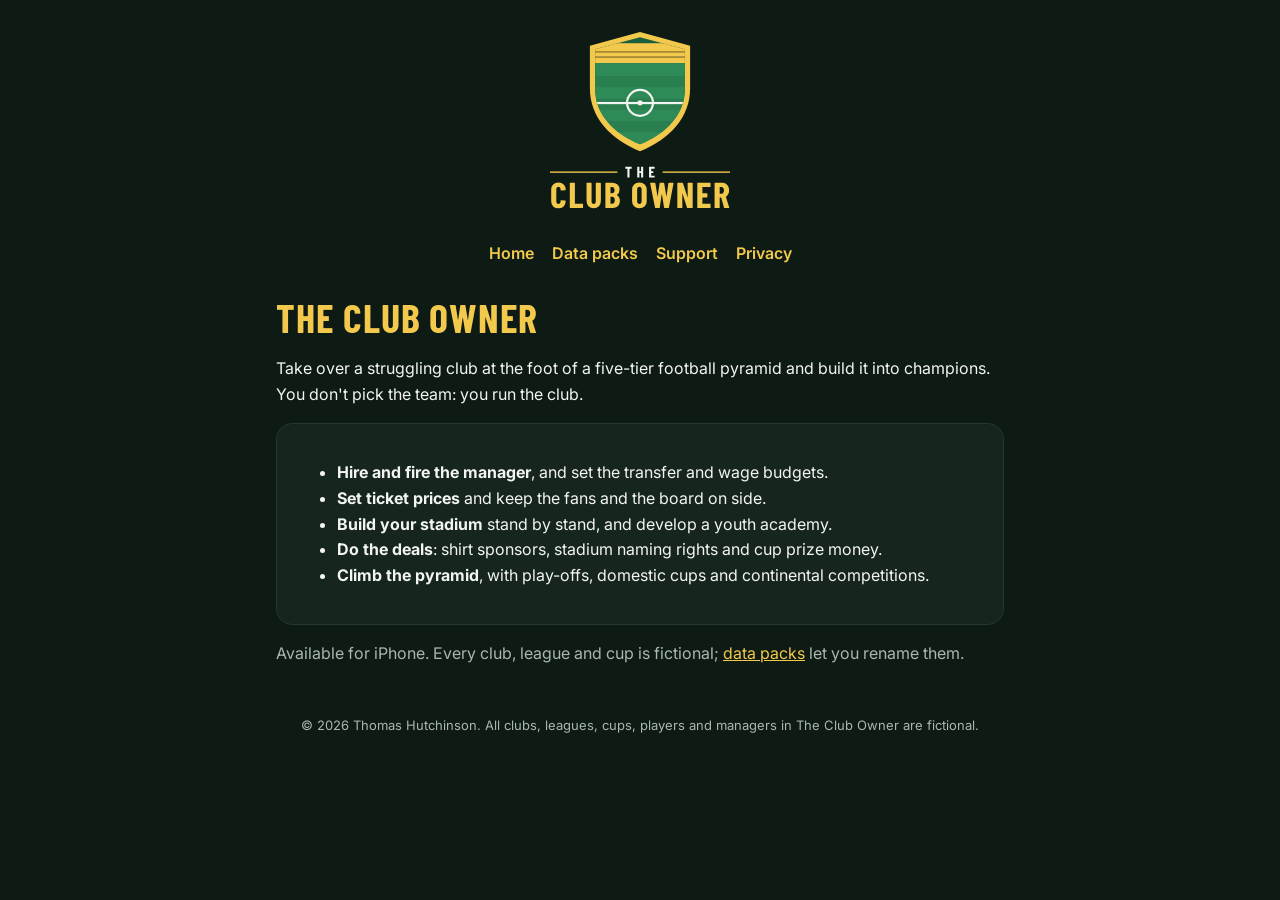
==== index.html @ cfa97579 "The Club Owner website: home, privacy policy, support and data packs" ====
<!doctype html>
<html lang="en-GB">
<head>
<meta charset="utf-8">
<meta name="viewport" content="width=device-width,initial-scale=1">
<title>The Club Owner</title>
<meta name="description" content="A football club owner game for iPhone. Take over a club at the foot of the pyramid and build it into champions.">
<link rel="icon" href="logo.svg">
<link rel="preconnect" href="https://fonts.googleapis.com">
<link href="https://fonts.googleapis.com/css2?family=Barlow+Condensed:wght@700&family=Inter:wght@400;600&display=swap" rel="stylesheet">
<link rel="stylesheet" href="style.css">
</head>
<body><main>
<header><a href="index.html"><img src="logo.svg" alt="The Club Owner"></a></header>
<nav><a href="index.html">Home</a><a href="data-packs.html">Data packs</a><a href="support.html">Support</a><a href="privacy.html">Privacy</a></nav>

<h1>The Club Owner</h1>
<p>Take over a struggling club at the foot of a five-tier football pyramid and build it into champions. You don't pick the team: you run the club.</p>
<div class="card">
<ul>
<li><strong>Hire and fire the manager</strong>, and set the transfer and wage budgets.</li>
<li><strong>Set ticket prices</strong> and keep the fans and the board on side.</li>
<li><strong>Build your stadium</strong> stand by stand, and develop a youth academy.</li>
<li><strong>Do the deals</strong>: shirt sponsors, stadium naming rights and cup prize money.</li>
<li><strong>Climb the pyramid</strong>, with play-offs, domestic cups and continental competitions.</li>
</ul>
</div>
<p class="muted">Available for iPhone. Every club, league and cup is fictional; <a href="data-packs.html">data packs</a> let you rename them.</p>
<footer>© 2026 Thomas Hutchinson. All clubs, leagues, cups, players and managers in The Club Owner are fictional.</footer>
</main></body></html>
---- style.css ----
:root{--pitch:#0E1A14;--card:#16261D;--stroke:#24382C;--text:#F3F5F1;--muted:#A9B8AE;--gold:#F2C94C;--green:#2E8B57}
*{box-sizing:border-box}
body{margin:0;background:var(--pitch);color:var(--text);font:16px/1.6 Inter,system-ui,-apple-system,"Segoe UI",sans-serif}
main{max-width:760px;margin:0 auto;padding:32px 16px 64px}
header{text-align:center;margin-bottom:24px}
header img{width:180px;height:auto}
nav{display:flex;flex-wrap:wrap;gap:8px 18px;justify-content:center;margin:12px 0 28px}
nav a{color:var(--gold);text-decoration:none;font-weight:600}
h1,h2{font-family:"Barlow Condensed",Inter,sans-serif;letter-spacing:.02em;text-transform:uppercase;line-height:1.15}
h1{font-size:40px;margin:0 0 8px;color:var(--gold)}
h2{font-size:26px;margin:32px 0 8px}
p,li{color:var(--text)}
.muted{color:var(--muted)}
a{color:var(--gold)}
.card{background:var(--card);border:1px solid var(--stroke);border-radius:16px;padding:20px;margin:16px 0}
code,pre{font-family:ui-monospace,Menlo,monospace;font-size:14px}
pre{background:#0A130E;border:1px solid var(--stroke);border-radius:12px;padding:14px;overflow-x:auto}
table{width:100%;border-collapse:collapse;font-size:14px}
th,td{border-bottom:1px solid var(--stroke);padding:8px 6px;text-align:left;vertical-align:top}
.btn{display:inline-block;background:var(--gold);color:#14110A;font-weight:700;padding:12px 18px;border-radius:12px;text-decoration:none}
footer{margin-top:48px;text-align:center;font-size:13px;color:var(--muted)}
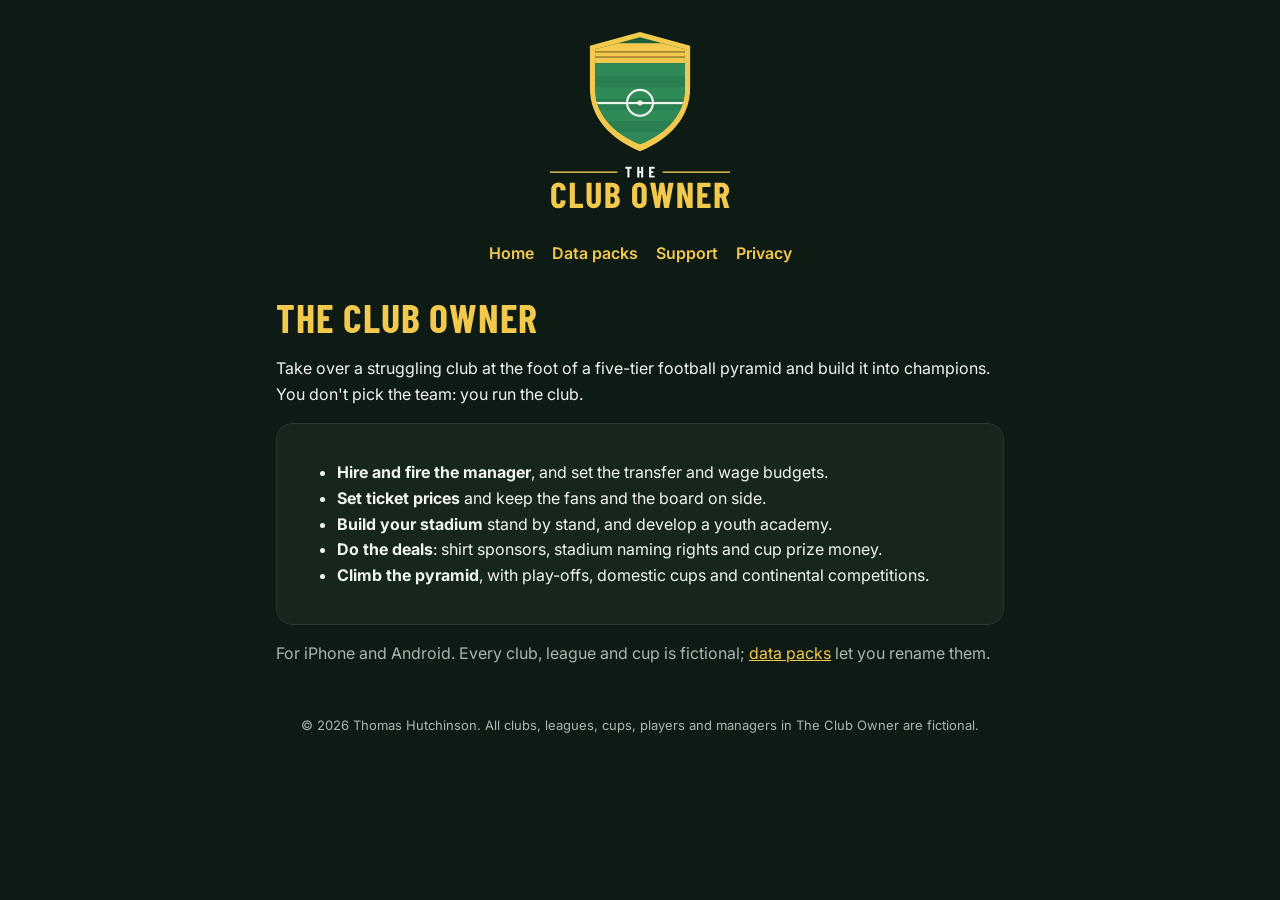
==== commit 046d191e: "Cover Android and Google Play: privacy policy, support and data packs pages" ====
--- a/index.html
+++ b/index.html
@@ -4,7 +4,7 @@
 <meta charset="utf-8">
 <meta name="viewport" content="width=device-width,initial-scale=1">
 <title>The Club Owner</title>
-<meta name="description" content="A football club owner game for iPhone. Take over a club at the foot of the pyramid and build it into champions.">
+<meta name="description" content="A football club owner game for iPhone and Android. Take over a club at the foot of the pyramid and build it into champions.">
 <link rel="icon" href="logo.svg">
 <link rel="preconnect" href="https://fonts.googleapis.com">
 <link href="https://fonts.googleapis.com/css2?family=Barlow+Condensed:wght@700&family=Inter:wght@400;600&display=swap" rel="stylesheet">
@@ -25,6 +25,6 @@
 <li><strong>Climb the pyramid</strong>, with play-offs, domestic cups and continental competitions.</li>
 </ul>
 </div>
-<p class="muted">Available for iPhone. Every club, league and cup is fictional; <a href="data-packs.html">data packs</a> let you rename them.</p>
+<p class="muted">For iPhone and Android. Every club, league and cup is fictional; <a href="data-packs.html">data packs</a> let you rename them.</p>
 <footer>© 2026 Thomas Hutchinson. All clubs, leagues, cups, players and managers in The Club Owner are fictional.</footer>
 </main></body></html>
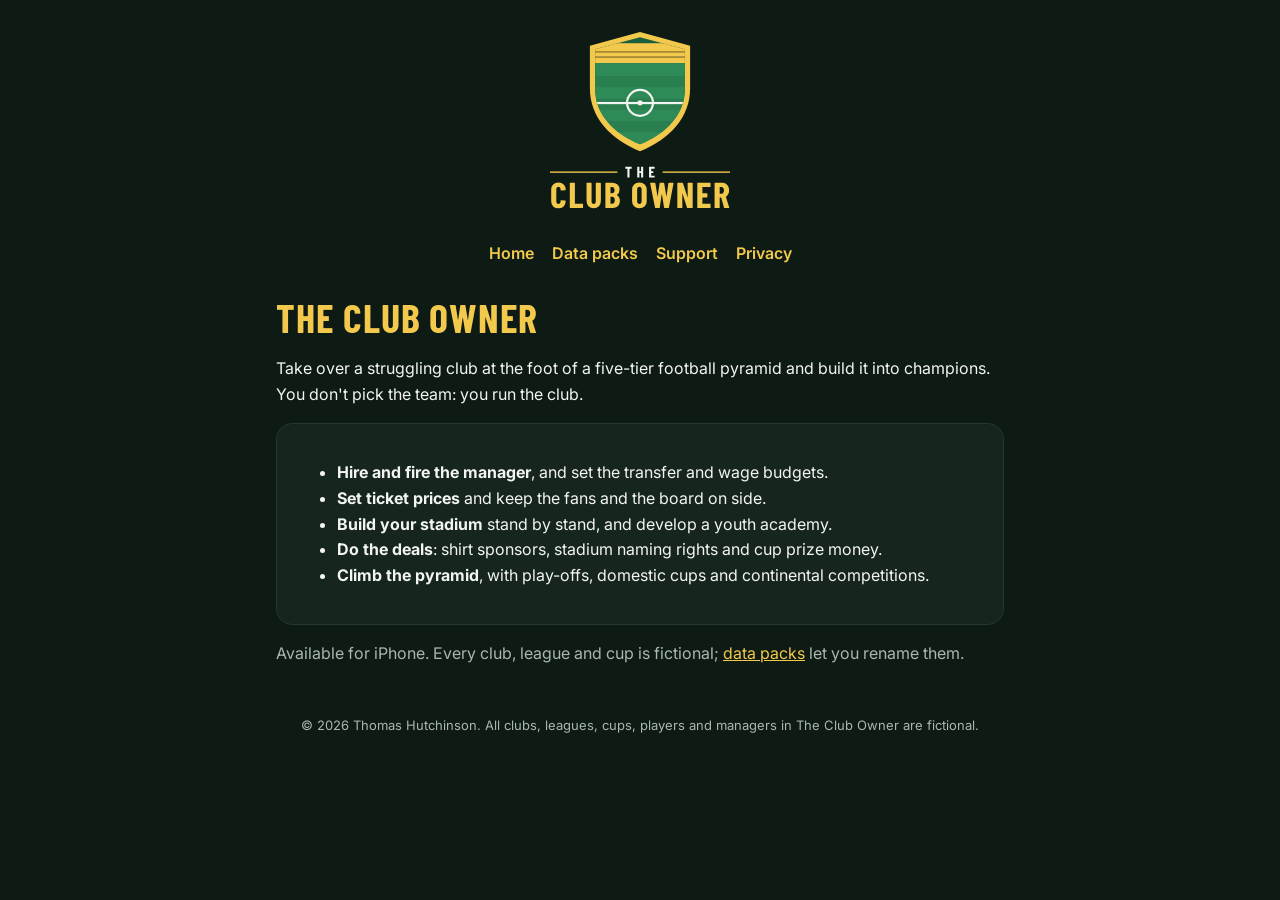
==== commit 432c06cd: "Revert "Cover Android and Google Play: privacy policy, support and data packs pages" This reverts co" ====
--- a/index.html
+++ b/index.html
@@ -4,7 +4,7 @@
 <meta charset="utf-8">
 <meta name="viewport" content="width=device-width,initial-scale=1">
 <title>The Club Owner</title>
-<meta name="description" content="A football club owner game for iPhone and Android. Take over a club at the foot of the pyramid and build it into champions.">
+<meta name="description" content="A football club owner game for iPhone. Take over a club at the foot of the pyramid and build it into champions.">
 <link rel="icon" href="logo.svg">
 <link rel="preconnect" href="https://fonts.googleapis.com">
 <link href="https://fonts.googleapis.com/css2?family=Barlow+Condensed:wght@700&family=Inter:wght@400;600&display=swap" rel="stylesheet">
@@ -25,6 +25,6 @@
 <li><strong>Climb the pyramid</strong>, with play-offs, domestic cups and continental competitions.</li>
 </ul>
 </div>
-<p class="muted">For iPhone and Android. Every club, league and cup is fictional; <a href="data-packs.html">data packs</a> let you rename them.</p>
+<p class="muted">Available for iPhone. Every club, league and cup is fictional; <a href="data-packs.html">data packs</a> let you rename them.</p>
 <footer>© 2026 Thomas Hutchinson. All clubs, leagues, cups, players and managers in The Club Owner are fictional.</footer>
 </main></body></html>
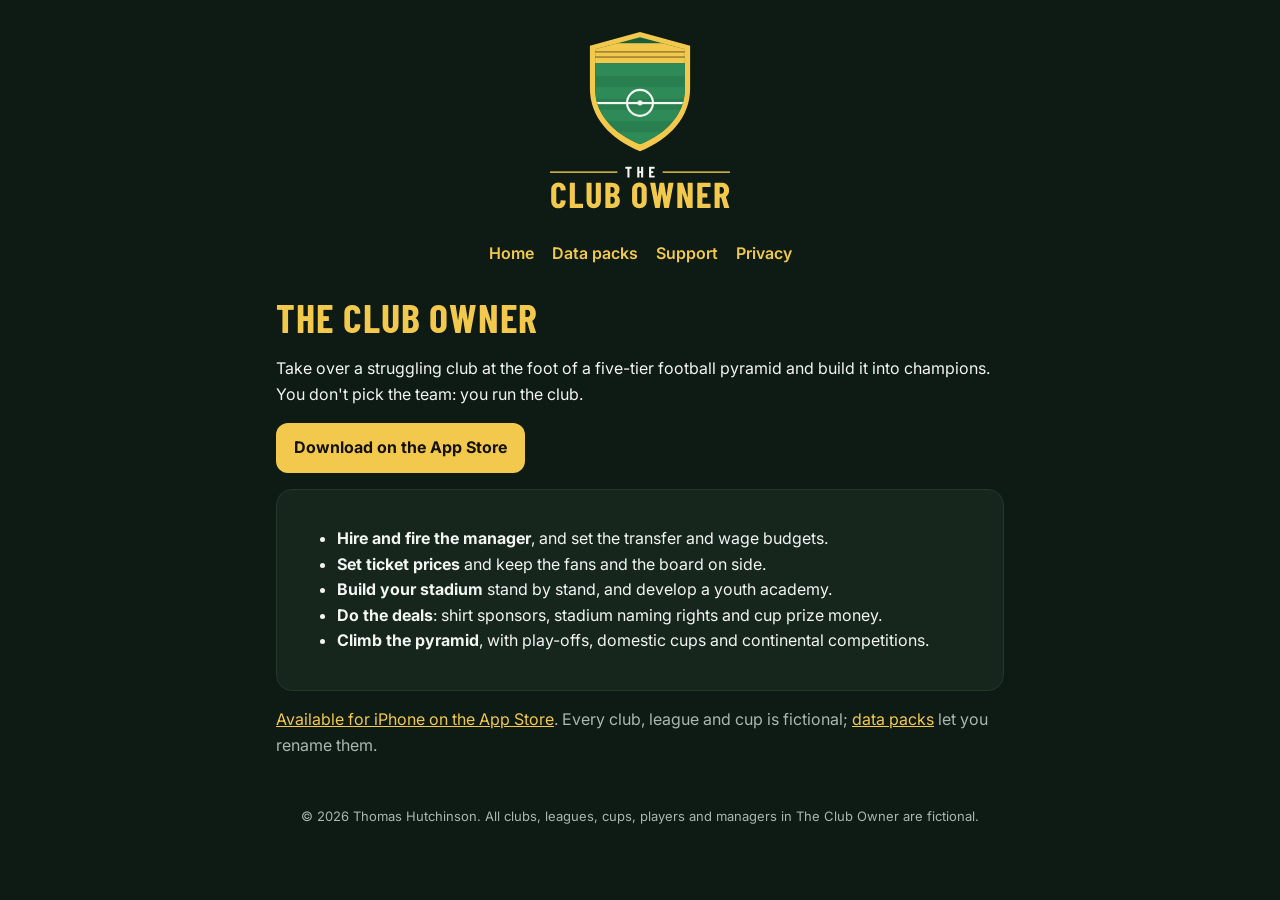
==== commit f618fc2f: "Home page: App Store download link" ====
--- a/index.html
+++ b/index.html
@@ -16,6 +16,7 @@
 
 <h1>The Club Owner</h1>
 <p>Take over a struggling club at the foot of a five-tier football pyramid and build it into champions. You don't pick the team: you run the club.</p>
+<p><a class="btn" href="https://apps.apple.com/gb/app/the-club-owner/id6832031037">Download on the App Store</a></p>
 <div class="card">
 <ul>
 <li><strong>Hire and fire the manager</strong>, and set the transfer and wage budgets.</li>
@@ -25,6 +26,6 @@
 <li><strong>Climb the pyramid</strong>, with play-offs, domestic cups and continental competitions.</li>
 </ul>
 </div>
-<p class="muted">Available for iPhone. Every club, league and cup is fictional; <a href="data-packs.html">data packs</a> let you rename them.</p>
+<p class="muted"><a href="https://apps.apple.com/gb/app/the-club-owner/id6832031037">Available for iPhone on the App Store</a>. Every club, league and cup is fictional; <a href="data-packs.html">data packs</a> let you rename them.</p>
 <footer>© 2026 Thomas Hutchinson. All clubs, leagues, cups, players and managers in The Club Owner are fictional.</footer>
 </main></body></html>
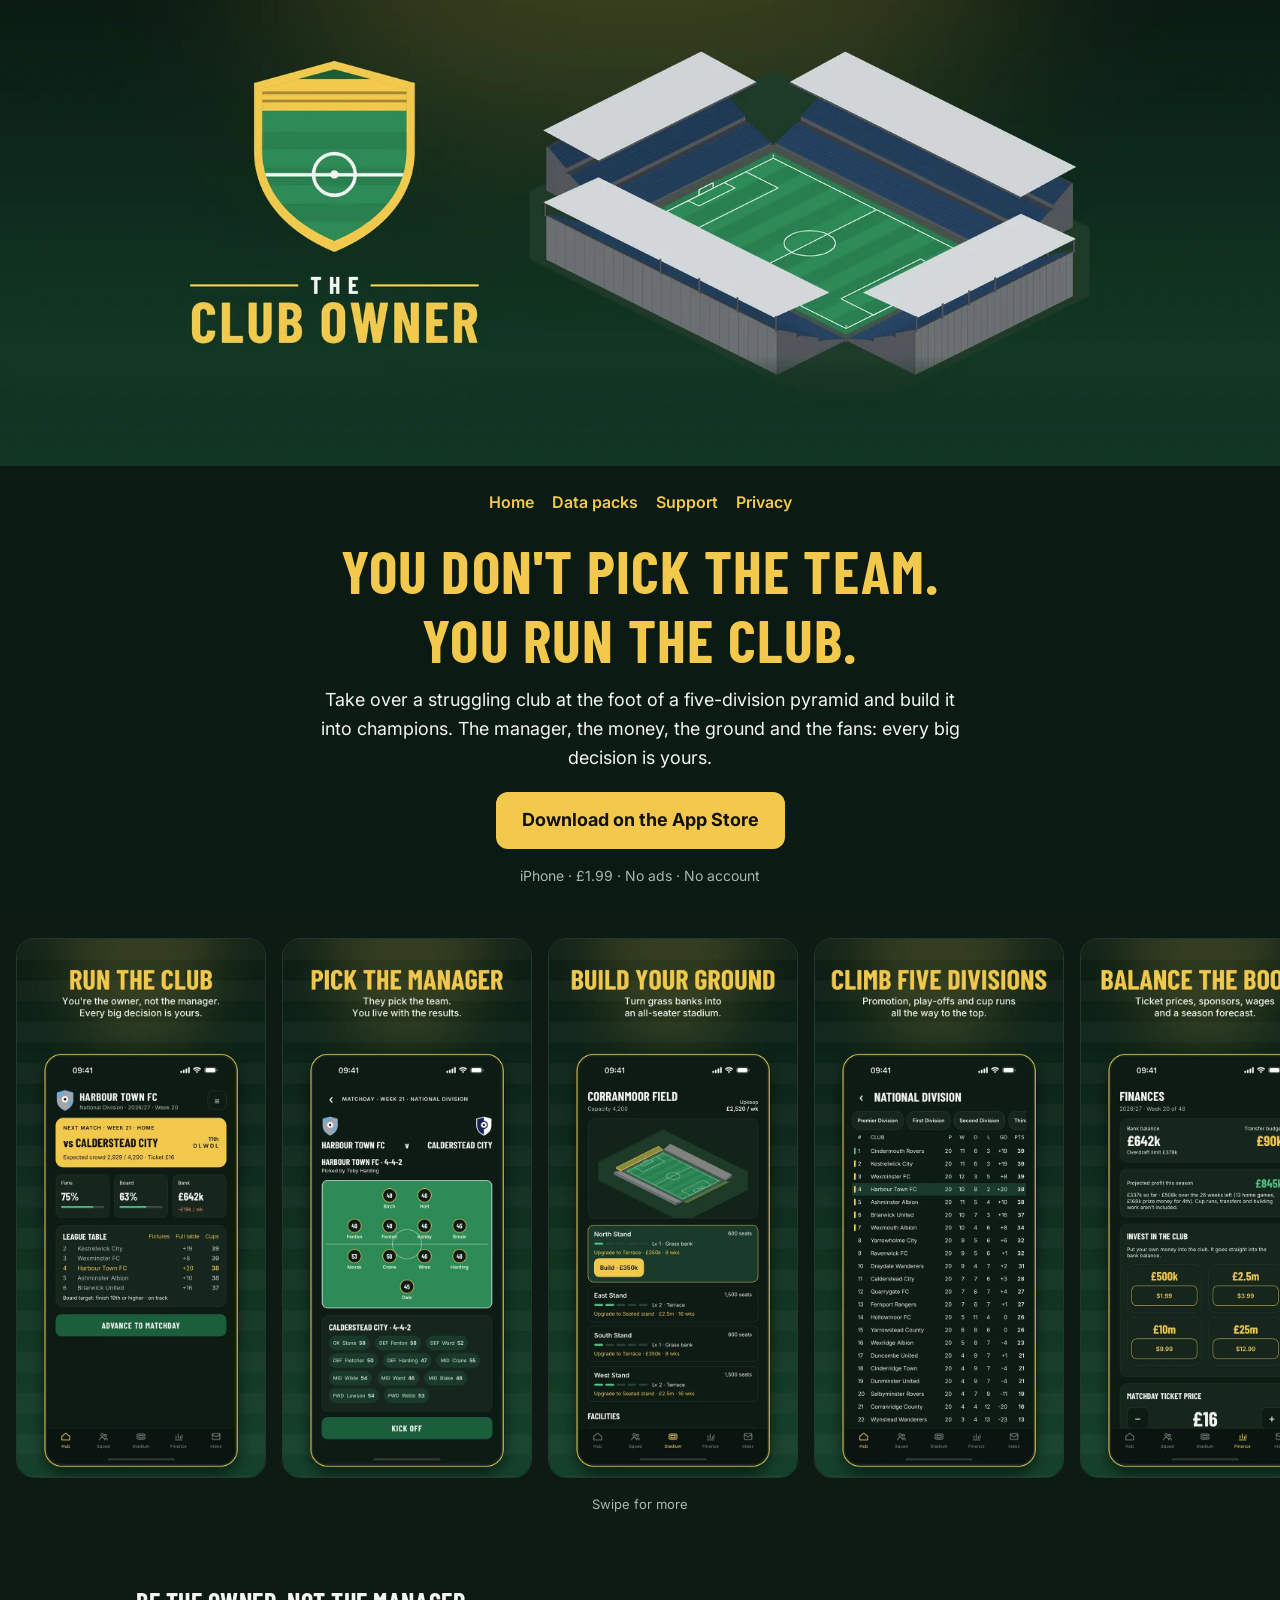
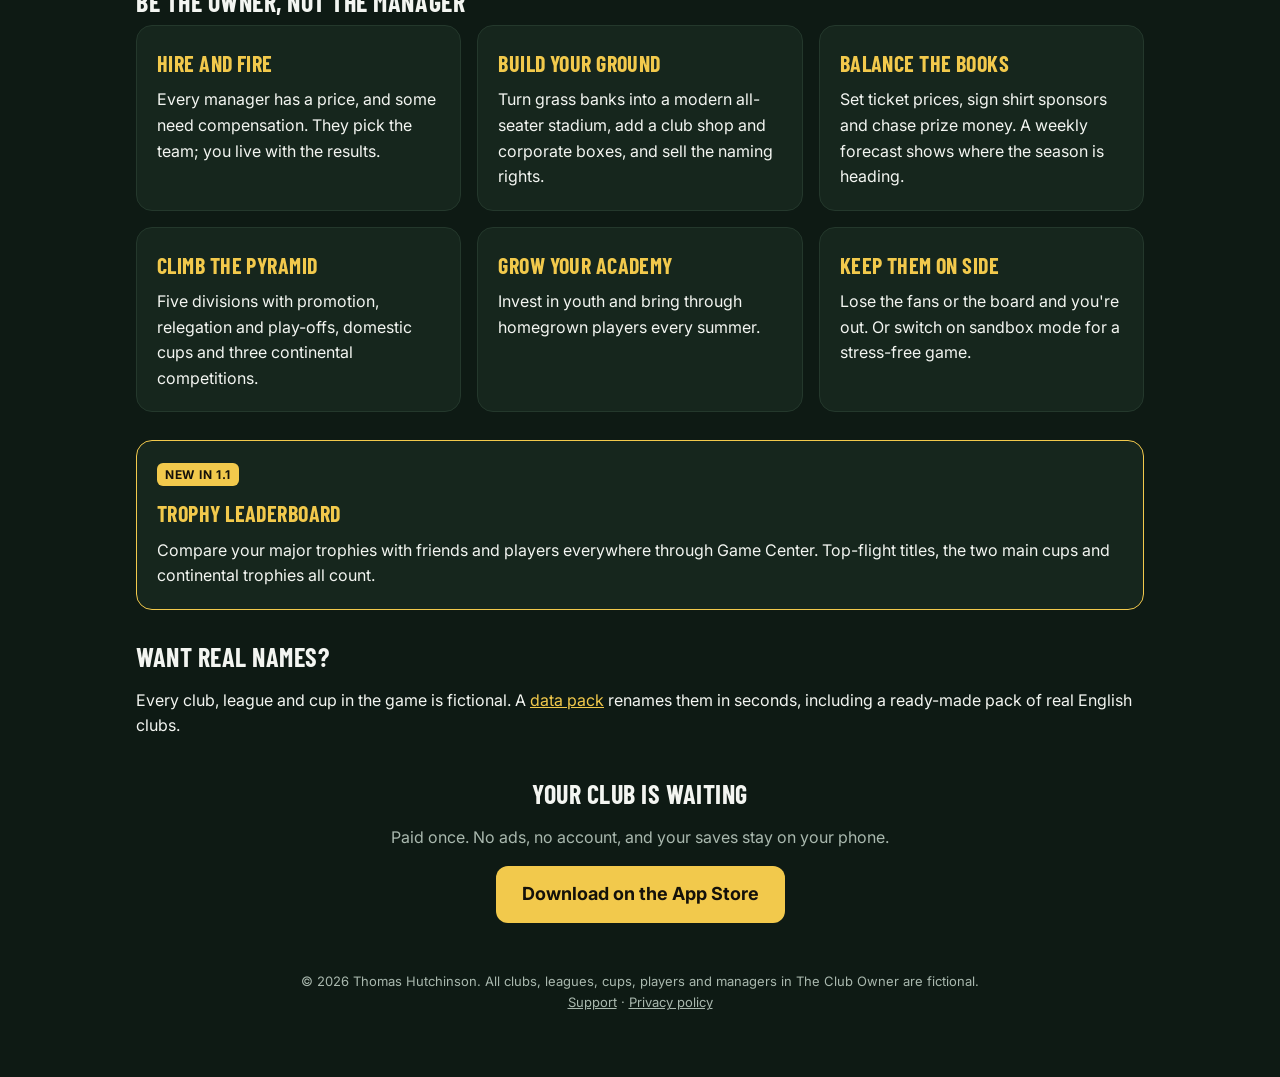
==== commit a1696d10: "Home page as a marketing page: hero, screenshots, features, leaderboard, App Store links" ====
--- a/index.html
+++ b/index.html
@@ -3,29 +3,73 @@
 <head>
 <meta charset="utf-8">
 <meta name="viewport" content="width=device-width,initial-scale=1">
-<title>The Club Owner</title>
-<meta name="description" content="A football club owner game for iPhone. Take over a club at the foot of the pyramid and build it into champions.">
+<title>The Club Owner – football club owner game for iPhone</title>
+<meta name="description" content="You don't pick the team. You run the club. Take over a struggling football club at the foot of a five-division pyramid and build it into champions. For iPhone.">
+<meta property="og:type" content="website">
+<meta property="og:title" content="The Club Owner">
+<meta property="og:description" content="You don't pick the team. You run the club. A football club owner game for iPhone.">
+<meta property="og:image" content="https://tomhutchinson02.github.io/theclubowner/img/og.jpg">
+<meta property="og:url" content="https://tomhutchinson02.github.io/theclubowner/">
+<meta name="twitter:card" content="summary_large_image">
+<meta name="apple-itunes-app" content="app-id=6832031037">
 <link rel="icon" href="logo.svg">
 <link rel="preconnect" href="https://fonts.googleapis.com">
 <link href="https://fonts.googleapis.com/css2?family=Barlow+Condensed:wght@700&family=Inter:wght@400;600&display=swap" rel="stylesheet">
 <link rel="stylesheet" href="style.css">
 </head>
-<body><main>
-<header><a href="index.html"><img src="logo.svg" alt="The Club Owner"></a></header>
-<nav><a href="index.html">Home</a><a href="data-packs.html">Data packs</a><a href="support.html">Support</a><a href="privacy.html">Privacy</a></nav>
+<body class="landing">
 
-<h1>The Club Owner</h1>
-<p>Take over a struggling club at the foot of a five-tier football pyramid and build it into champions. You don't pick the team: you run the club.</p>
-<p><a class="btn" href="https://apps.apple.com/gb/app/the-club-owner/id6832031037">Download on the App Store</a></p>
-<div class="card">
-<ul>
-<li><strong>Hire and fire the manager</strong>, and set the transfer and wage budgets.</li>
-<li><strong>Set ticket prices</strong> and keep the fans and the board on side.</li>
-<li><strong>Build your stadium</strong> stand by stand, and develop a youth academy.</li>
-<li><strong>Do the deals</strong>: shirt sponsors, stadium naming rights and cup prize money.</li>
-<li><strong>Climb the pyramid</strong>, with play-offs, domestic cups and continental competitions.</li>
-</ul>
-</div>
-<p class="muted"><a href="https://apps.apple.com/gb/app/the-club-owner/id6832031037">Available for iPhone on the App Store</a>. Every club, league and cup is fictional; <a href="data-packs.html">data packs</a> let you rename them.</p>
-<footer>© 2026 Thomas Hutchinson. All clubs, leagues, cups, players and managers in The Club Owner are fictional.</footer>
-</main></body></html>
+<section class="hero">
+  <img class="hero-art" src="img/hero.webp" alt="The Club Owner crest beside an all-seater stadium" width="1800" height="656">
+  <div class="hero-text">
+    <nav><a href="index.html">Home</a><a href="data-packs.html">Data packs</a><a href="support.html">Support</a><a href="privacy.html">Privacy</a></nav>
+    <h1>You don't pick the team.<br>You run the club.</h1>
+    <p class="lead">Take over a struggling club at the foot of a five-division pyramid and build it into champions. The manager, the money, the ground and the fans: every big decision is yours.</p>
+    <p class="cta"><a class="btn btn-big" href="https://apps.apple.com/gb/app/the-club-owner/id6832031037">Download on the App Store</a></p>
+    <p class="facts">iPhone · £1.99 · No ads · No account</p>
+  </div>
+</section>
+
+<section class="shots" aria-label="Screenshots">
+  <div class="strip">
+    <img src="img/1_hub.webp" alt="Run the club: the hub with next match, fans, board and bank balance" width="660" height="1434" loading="lazy">
+    <img src="img/2_matchday.webp" alt="Pick the manager: match day line-ups" width="660" height="1434" loading="lazy">
+    <img src="img/3_stadium.webp" alt="Build your ground: upgrading the stands" width="660" height="1434" loading="lazy">
+    <img src="img/4_table.webp" alt="Climb five divisions: the league table" width="660" height="1434" loading="lazy">
+    <img src="img/5_finance.webp" alt="Balance the books: finances and season forecast" width="660" height="1434" loading="lazy">
+    <img src="img/6_squad.webp" alt="Grow your academy: squad, manager and wage bill" width="660" height="1434" loading="lazy">
+  </div>
+  <p class="hint muted">Swipe for more</p>
+</section>
+
+<main>
+  <h2>Be the owner, not the manager</h2>
+  <div class="features">
+    <div class="card"><h3>Hire and fire</h3><p>Every manager has a price, and some need compensation. They pick the team; you live with the results.</p></div>
+    <div class="card"><h3>Build your ground</h3><p>Turn grass banks into a modern all-seater stadium, add a club shop and corporate boxes, and sell the naming rights.</p></div>
+    <div class="card"><h3>Balance the books</h3><p>Set ticket prices, sign shirt sponsors and chase prize money. A weekly forecast shows where the season is heading.</p></div>
+    <div class="card"><h3>Climb the pyramid</h3><p>Five divisions with promotion, relegation and play-offs, domestic cups and three continental competitions.</p></div>
+    <div class="card"><h3>Grow your academy</h3><p>Invest in youth and bring through homegrown players every summer.</p></div>
+    <div class="card"><h3>Keep them on side</h3><p>Lose the fans or the board and you're out. Or switch on sandbox mode for a stress-free game.</p></div>
+  </div>
+
+  <div class="card highlight">
+    <p class="tag">New in 1.1</p>
+    <h3>Trophy leaderboard</h3>
+    <p>Compare your major trophies with friends and players everywhere through Game Center. Top-flight titles, the two main cups and continental trophies all count.</p>
+  </div>
+
+  <h2>Want real names?</h2>
+  <p>Every club, league and cup in the game is fictional. A <a href="data-packs.html">data pack</a> renames them in seconds, including a ready-made pack of real English clubs.</p>
+
+  <div class="closing">
+    <h2>Your club is waiting</h2>
+    <p class="muted">Paid once. No ads, no account, and your saves stay on your phone.</p>
+    <p><a class="btn btn-big" href="https://apps.apple.com/gb/app/the-club-owner/id6832031037">Download on the App Store</a></p>
+  </div>
+
+  <footer>© 2026 Thomas Hutchinson. All clubs, leagues, cups, players and managers in The Club Owner are fictional.<br>
+  <a href="support.html">Support</a> · <a href="privacy.html">Privacy policy</a></footer>
+</main>
+</body>
+</html>
--- a/style.css
+++ b/style.css
@@ -20,3 +20,29 @@
 th,td{border-bottom:1px solid var(--stroke);padding:8px 6px;text-align:left;vertical-align:top}
 .btn{display:inline-block;background:var(--gold);color:#14110A;font-weight:700;padding:12px 18px;border-radius:12px;text-decoration:none}
 footer{margin-top:48px;text-align:center;font-size:13px;color:var(--muted)}
+
+/* Home page (marketing) */
+.landing main{max-width:1040px}
+.hero{position:relative;background:#0B1A12;overflow:hidden}
+.hero-art{display:block;width:100%;height:auto;max-height:520px;object-fit:cover;object-position:center top}
+.hero-text{max-width:1040px;margin:0 auto;padding:8px 16px 8px;text-align:center}
+.hero nav{margin:16px 0 20px}
+.landing h1{font-size:clamp(34px,7vw,60px);color:var(--gold);margin:0 0 12px}
+.lead{font-size:18px;max-width:640px;margin:0 auto 20px;color:var(--text)}
+.btn-big{font-size:18px;padding:14px 26px}
+.btn:hover{filter:brightness(1.08)}
+.facts{color:var(--muted);font-size:14px;margin-top:10px}
+.shots{padding:28px 0 8px}
+.strip{display:flex;gap:16px;overflow-x:auto;scroll-snap-type:x mandatory;padding:0 16px 12px;-webkit-overflow-scrolling:touch}
+.strip img{flex:0 0 auto;width:min(62vw,250px);height:auto;border-radius:18px;scroll-snap-align:center;border:1px solid var(--stroke)}
+@media (min-width:1600px){.strip{justify-content:center}.hint{display:none}}
+.hint{text-align:center;font-size:13px;margin:4px 0 0}
+.features{display:grid;grid-template-columns:repeat(auto-fit,minmax(260px,1fr));gap:16px}
+.features .card{margin:0}
+h3{font-family:"Barlow Condensed",Inter,sans-serif;text-transform:uppercase;letter-spacing:.02em;font-size:22px;margin:0 0 6px;color:var(--gold)}
+.features p,.highlight p{margin:0}
+.highlight{border-color:var(--gold);margin-top:28px}
+.highlight h3{margin-bottom:6px}
+.tag{display:inline-block;background:var(--gold);color:#14110A;font-weight:700;font-size:12px;text-transform:uppercase;letter-spacing:.06em;padding:2px 8px;border-radius:6px;margin-bottom:10px!important}
+.closing{text-align:center;margin-top:40px}
+footer a{color:var(--muted)}
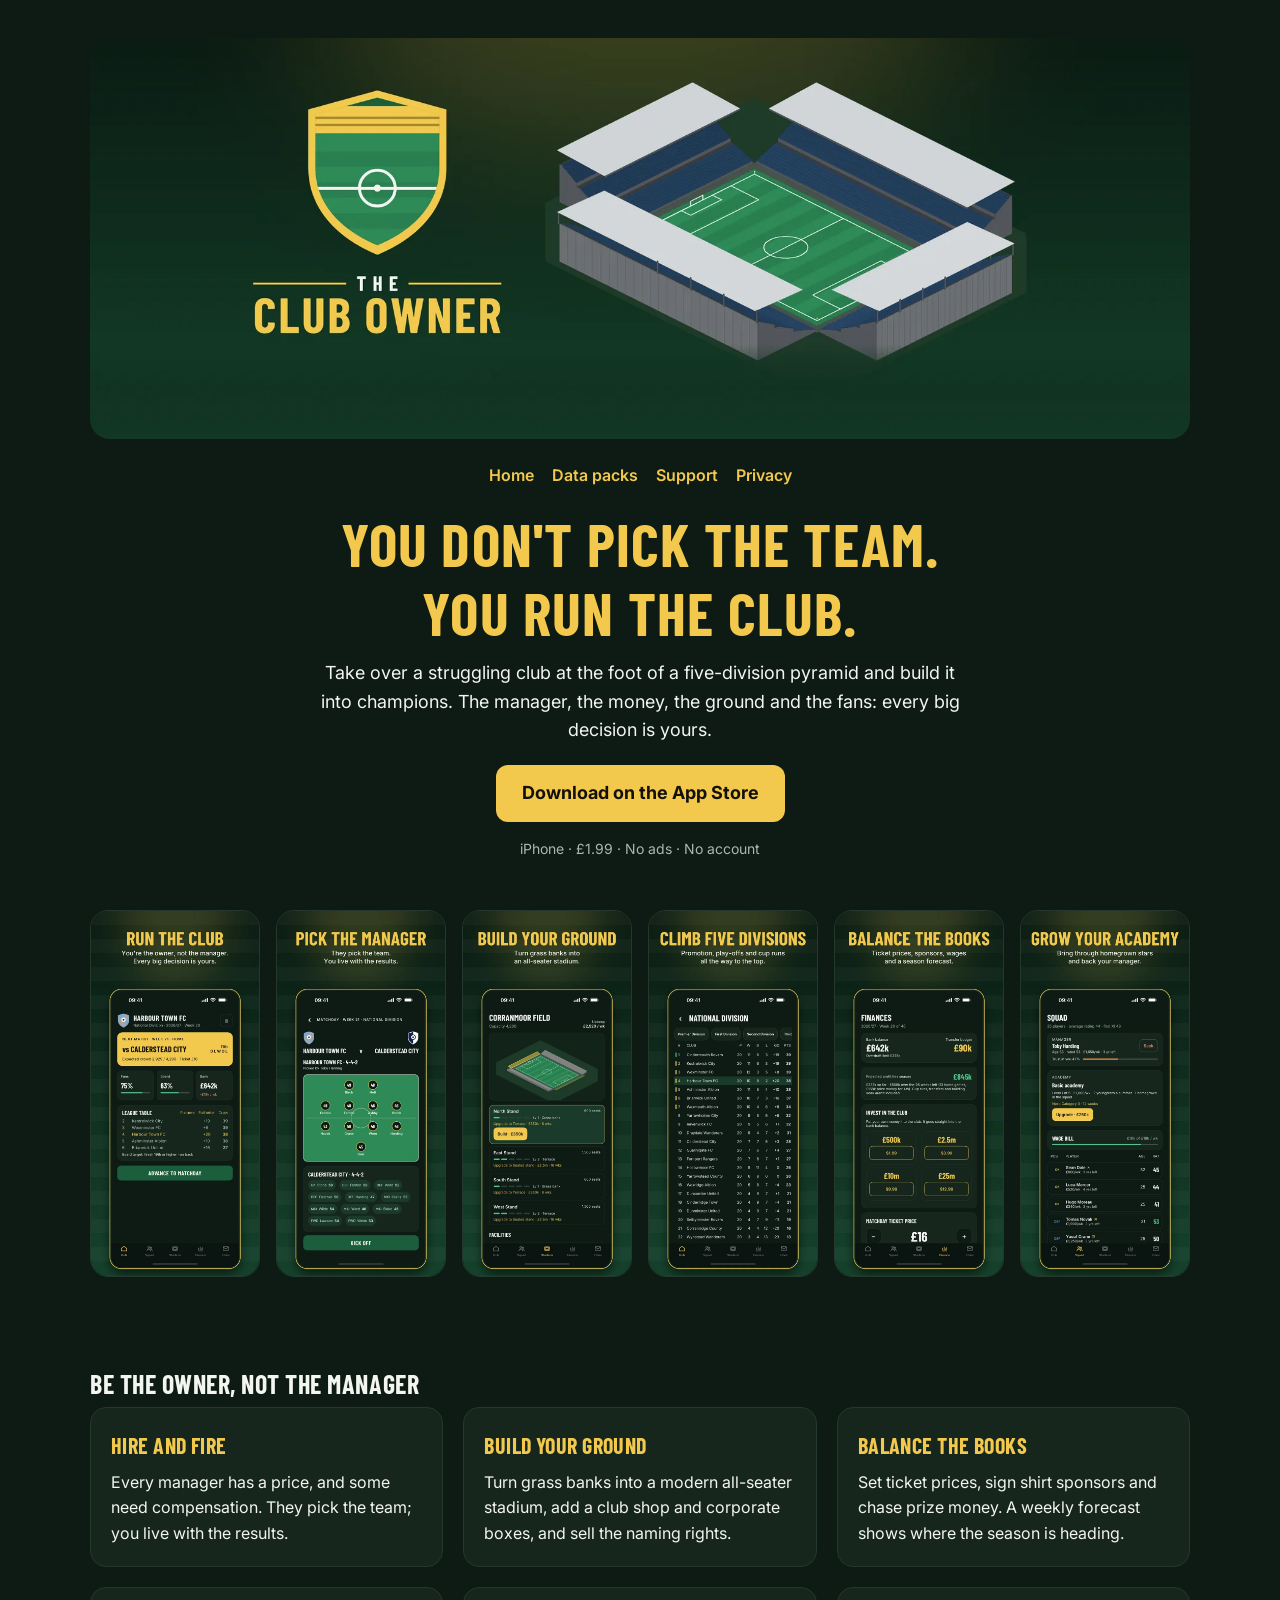
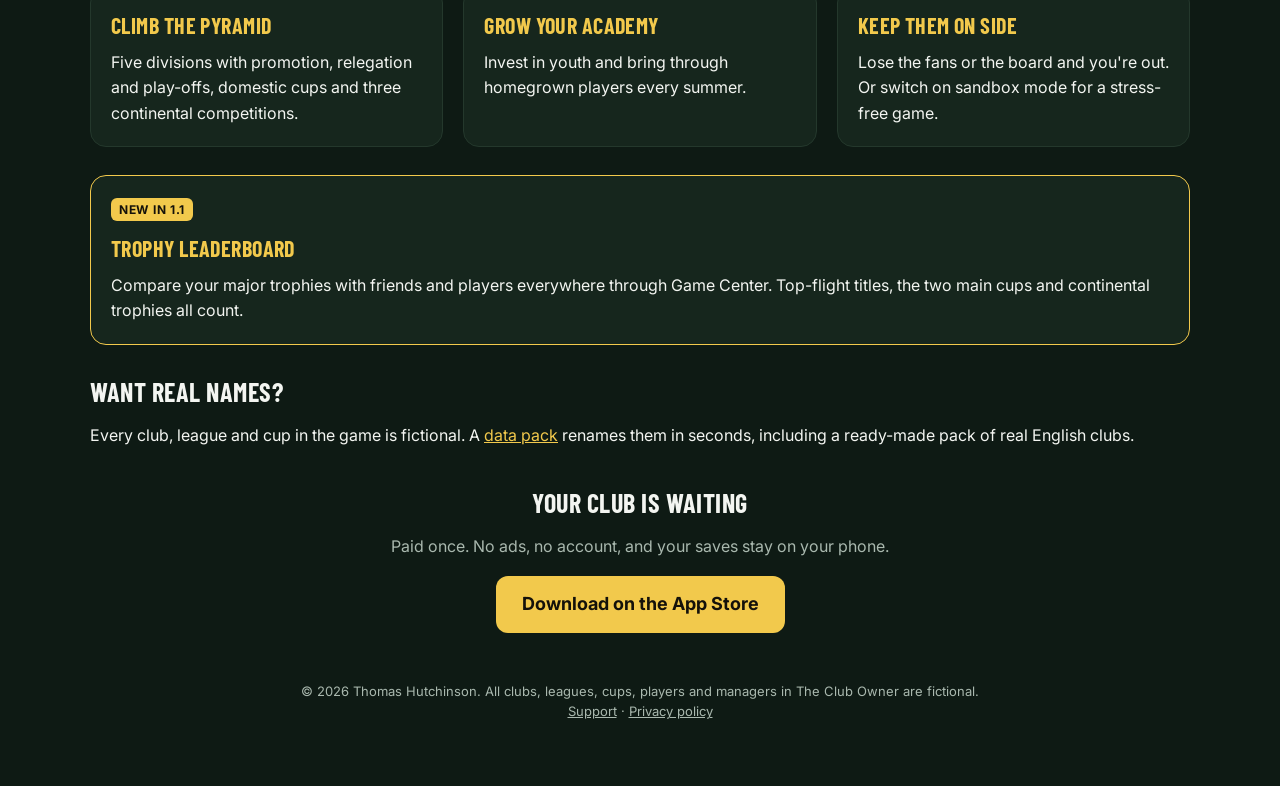
==== commit 31804b94: "Home page: centred column with wider margins, screenshots in one row on wide screens" ====
--- a/index.html
+++ b/index.html
@@ -15,7 +15,7 @@
 <link rel="icon" href="logo.svg">
 <link rel="preconnect" href="https://fonts.googleapis.com">
 <link href="https://fonts.googleapis.com/css2?family=Barlow+Condensed:wght@700&family=Inter:wght@400;600&display=swap" rel="stylesheet">
-<link rel="stylesheet" href="style.css">
+<link rel="stylesheet" href="style.css?v=3">
 </head>
 <body class="landing">
 
--- a/style.css
+++ b/style.css
@@ -46,3 +46,20 @@
 .tag{display:inline-block;background:var(--gold);color:#14110A;font-weight:700;font-size:12px;text-transform:uppercase;letter-spacing:.06em;padding:2px 8px;border-radius:6px;margin-bottom:10px!important}
 .closing{text-align:center;margin-top:40px}
 footer a{color:var(--muted)}
+
+/* Home page layout: one centred column with clear margins */
+.landing{padding:clamp(16px,3vw,40px) clamp(24px,6vw,96px) 0}
+.landing .hero,.landing .shots,.landing main{max-width:1100px;margin-left:auto;margin-right:auto}
+.landing .hero{border-radius:20px;background:transparent}
+.landing .hero-art{border-radius:20px}
+.landing .hero-text{padding:8px 0}
+.landing .strip{padding:0 0 12px}
+.landing main{padding:40px 0 64px}
+.landing .features{gap:20px}
+/* Wide screens: all six screenshots in one centred row, no scrolling */
+@media (min-width:900px){
+  .landing .strip{display:grid;grid-template-columns:repeat(6,1fr);overflow:visible}
+  .landing .strip img{width:100%}
+  .landing .hint{display:none}
+  .landing .features{grid-template-columns:repeat(3,1fr)}
+}
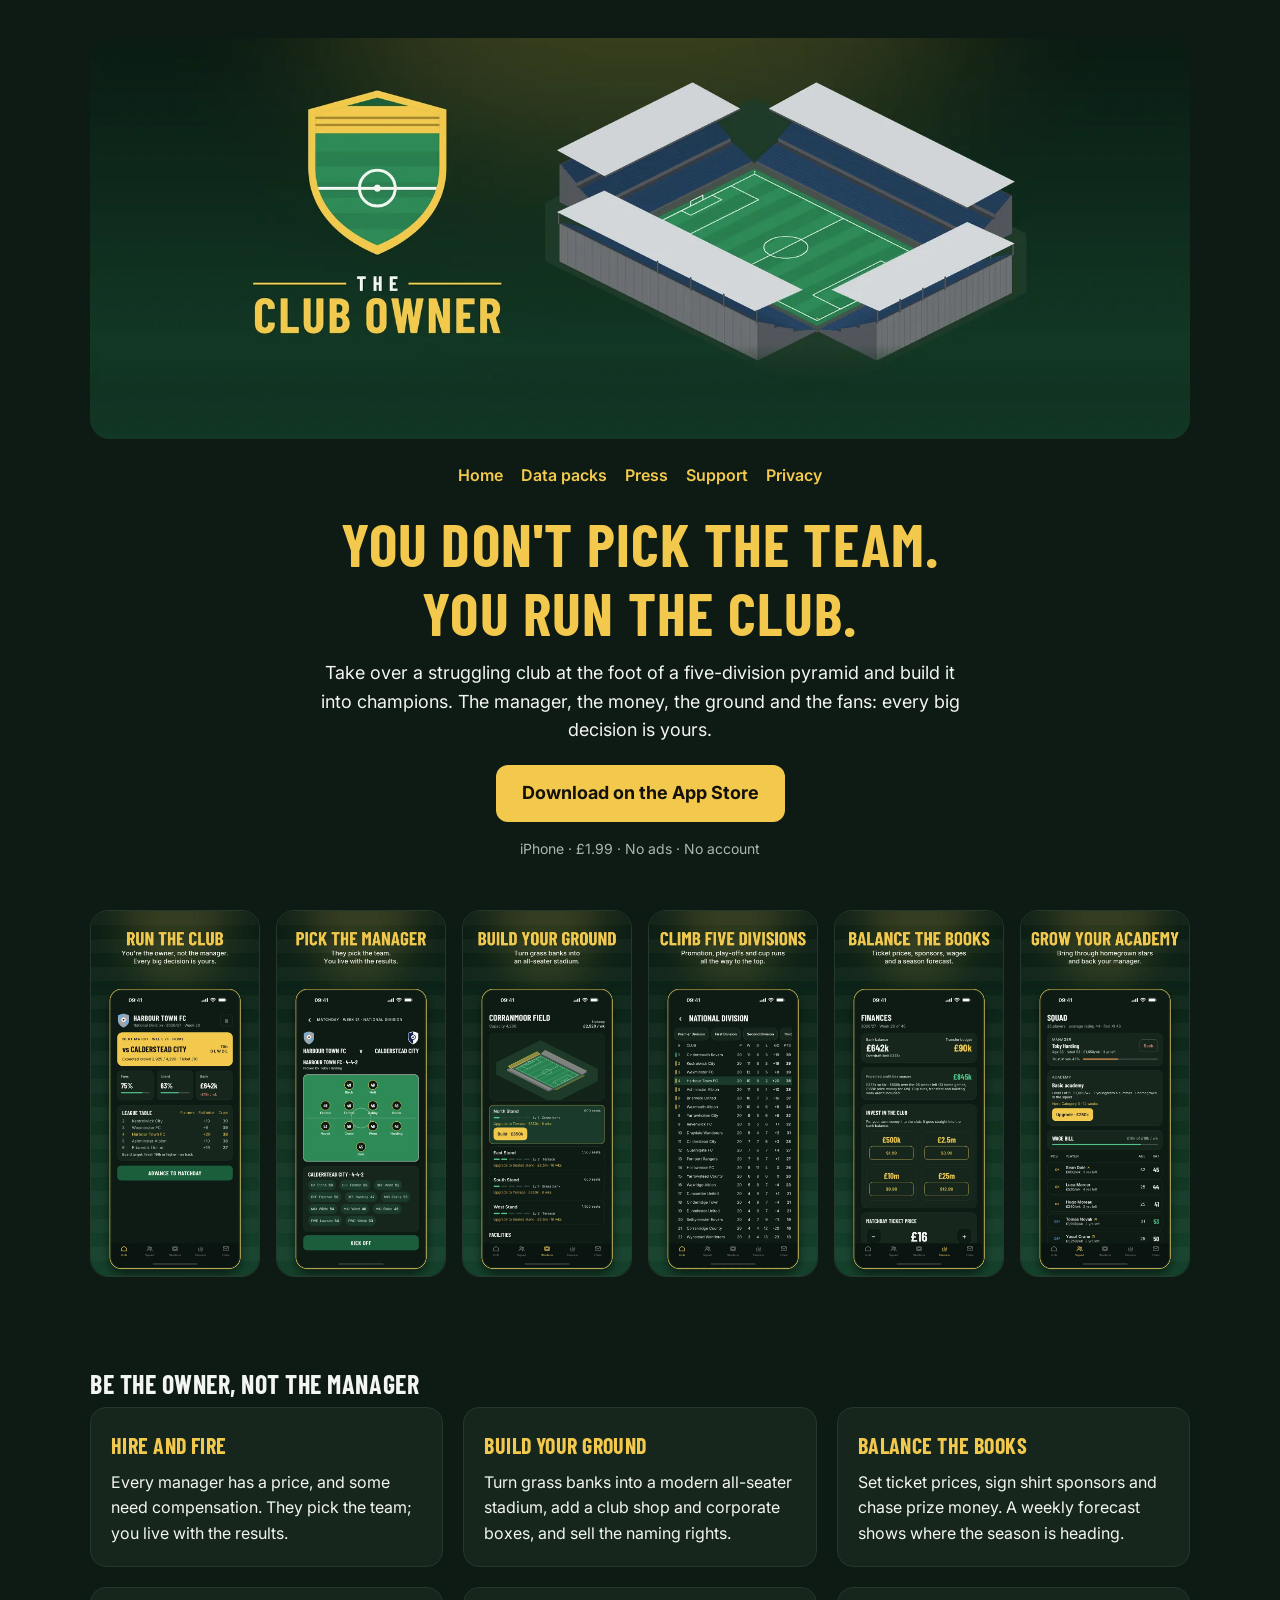
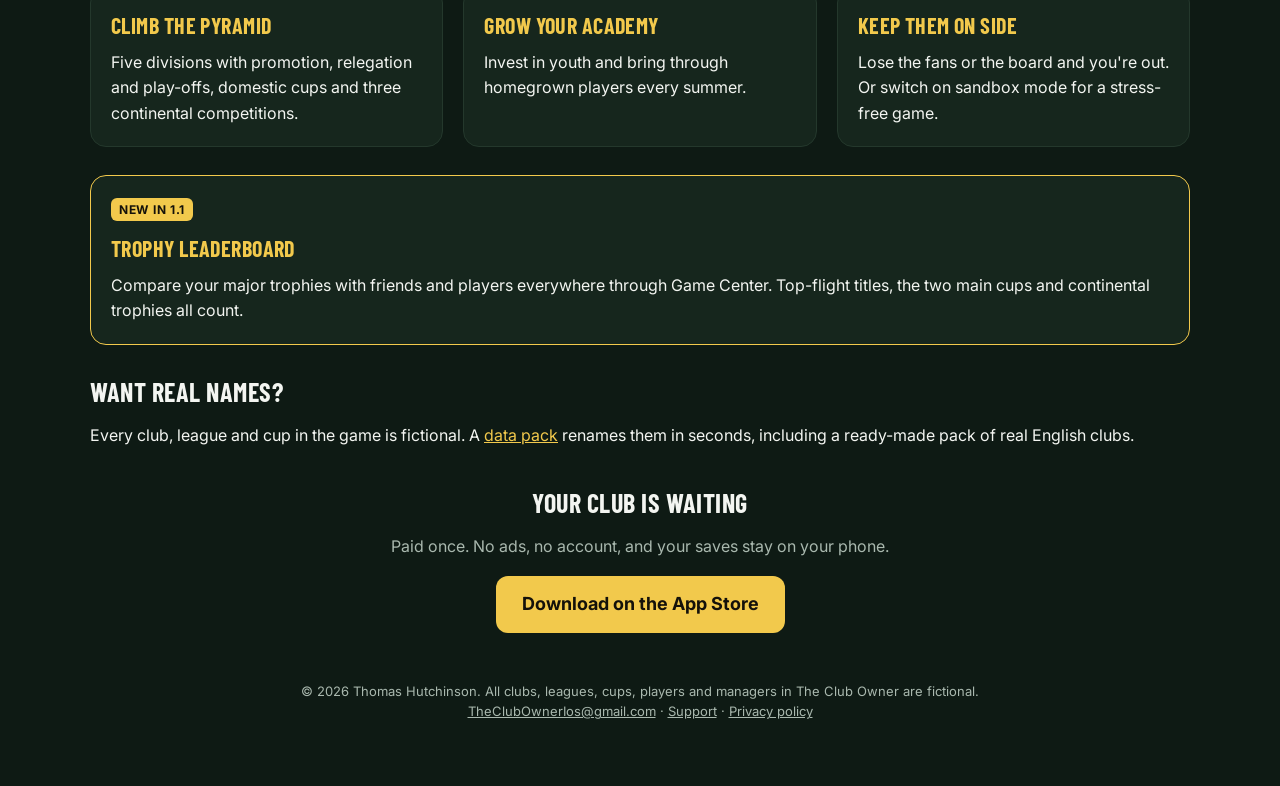
==== commit 8dfbca26: "Add press kit page and contact email" ====
--- a/index.html
+++ b/index.html
@@ -15,14 +15,14 @@
 <link rel="icon" href="logo.svg">
 <link rel="preconnect" href="https://fonts.googleapis.com">
 <link href="https://fonts.googleapis.com/css2?family=Barlow+Condensed:wght@700&family=Inter:wght@400;600&display=swap" rel="stylesheet">
-<link rel="stylesheet" href="style.css?v=3">
+<link rel="stylesheet" href="style.css?v=4">
 </head>
 <body class="landing">
 
 <section class="hero">
   <img class="hero-art" src="img/hero.webp" alt="The Club Owner crest beside an all-seater stadium" width="1800" height="656">
   <div class="hero-text">
-    <nav><a href="index.html">Home</a><a href="data-packs.html">Data packs</a><a href="support.html">Support</a><a href="privacy.html">Privacy</a></nav>
+    <nav><a href="index.html">Home</a><a href="data-packs.html">Data packs</a><a href="presskit.html">Press</a><a href="support.html">Support</a><a href="privacy.html">Privacy</a></nav>
     <h1>You don't pick the team.<br>You run the club.</h1>
     <p class="lead">Take over a struggling club at the foot of a five-division pyramid and build it into champions. The manager, the money, the ground and the fans: every big decision is yours.</p>
     <p class="cta"><a class="btn btn-big" href="https://apps.apple.com/gb/app/the-club-owner/id6832031037">Download on the App Store</a></p>
@@ -69,7 +69,7 @@
   </div>
 
   <footer>© 2026 Thomas Hutchinson. All clubs, leagues, cups, players and managers in The Club Owner are fictional.<br>
-  <a href="support.html">Support</a> · <a href="privacy.html">Privacy policy</a></footer>
+  <a href="mailto:TheClubOwnerIos@gmail.com">TheClubOwnerIos@gmail.com</a> · <a href="support.html">Support</a> · <a href="privacy.html">Privacy policy</a></footer>
 </main>
 </body>
 </html>
--- a/style.css
+++ b/style.css
@@ -63,3 +63,14 @@
   .landing .hint{display:none}
   .landing .features{grid-template-columns:repeat(3,1fr)}
 }
+/* press kit */
+.press .lead-left{font-size:18px}
+.btn-outline{background:transparent;color:var(--gold);border:1px solid var(--gold);margin-left:8px}
+.facts-table dl{display:grid;grid-template-columns:max-content 1fr;gap:6px 18px;margin:0}
+.facts-table dt{color:var(--muted);font-weight:600}
+.facts-table dd{margin:0;overflow-wrap:anywhere}
+@media (max-width:520px){.facts-table dl{grid-template-columns:1fr}.facts-table dd{margin-bottom:8px}.btn-outline{margin:8px 0 0}}
+.trailer{display:block;width:100%;max-width:360px;margin:8px auto;border-radius:18px;border:1px solid var(--stroke);background:#000}
+.press-shots{display:grid;grid-template-columns:repeat(3,1fr);gap:12px}
+.press-shots img,.press-art img{width:100%;height:auto;border-radius:14px;border:1px solid var(--stroke);display:block}
+.press-art{display:grid;grid-template-columns:1fr 2fr;gap:12px;align-items:center}
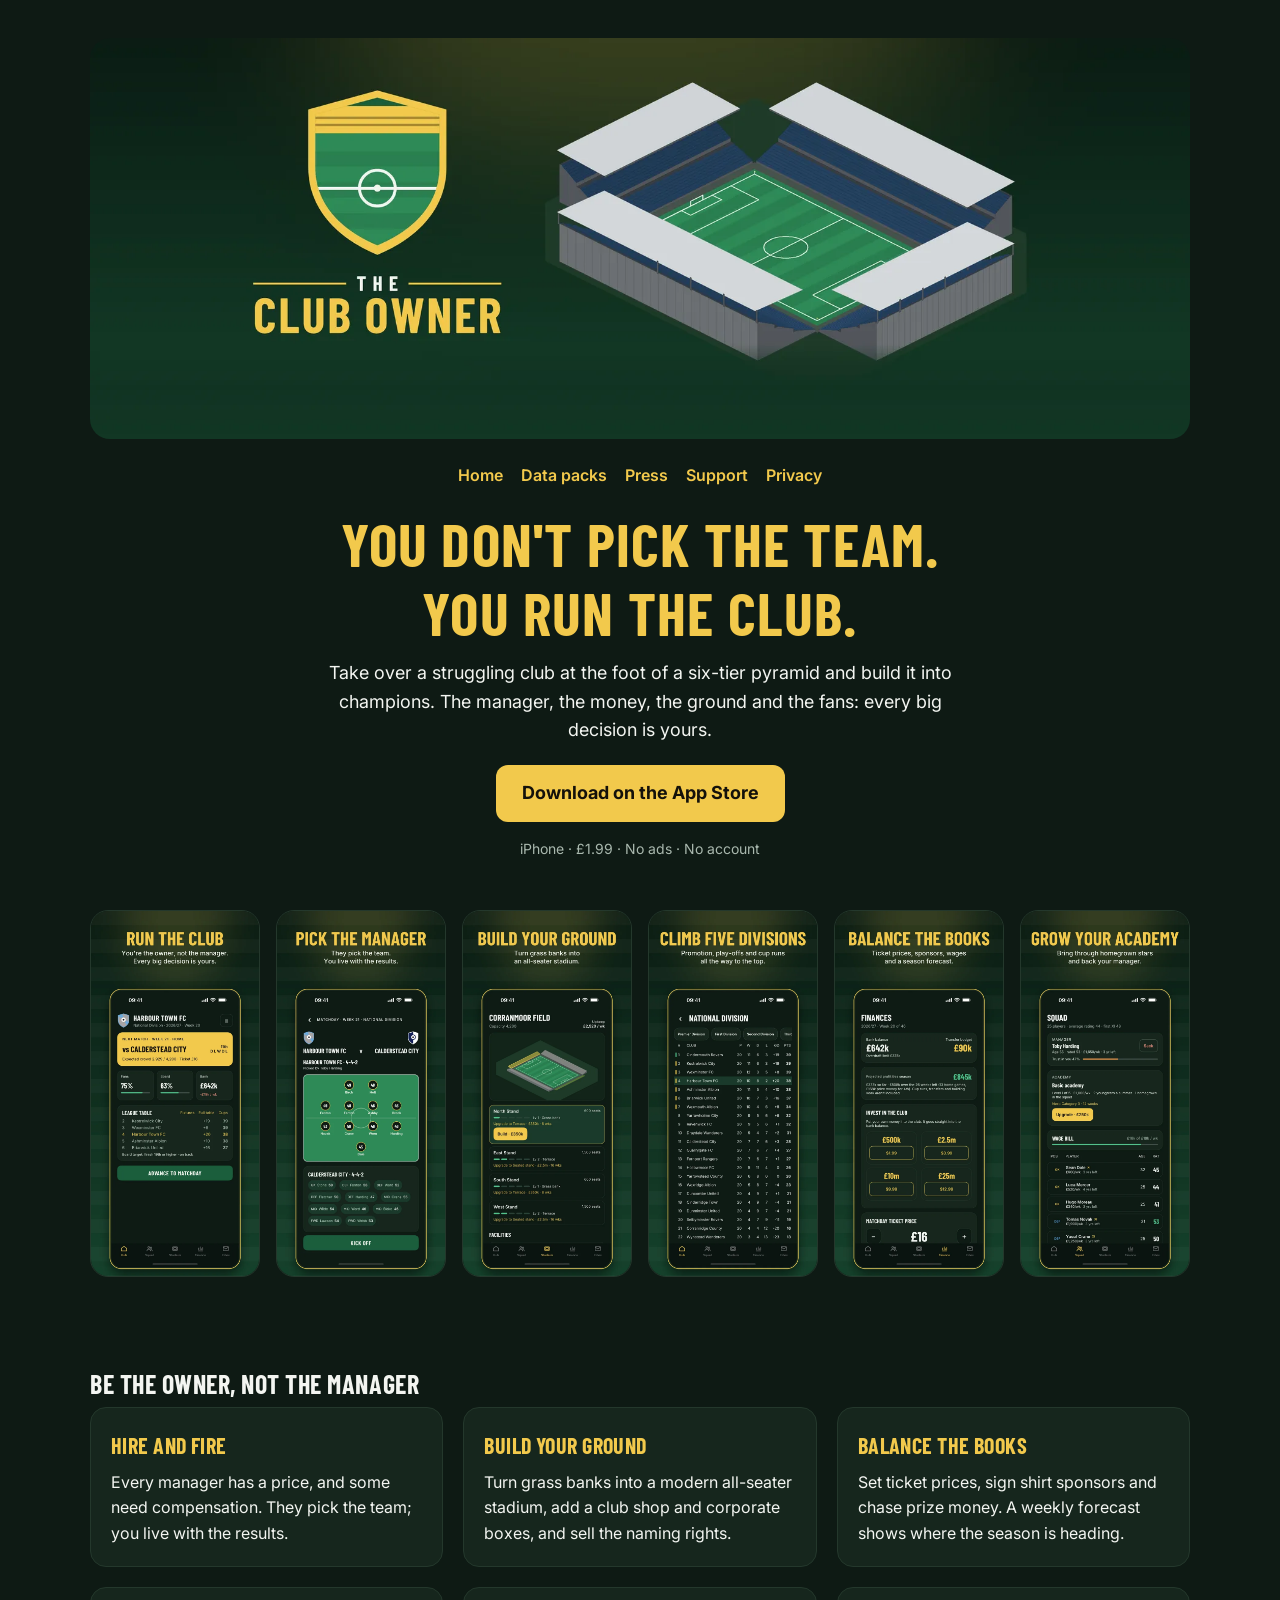
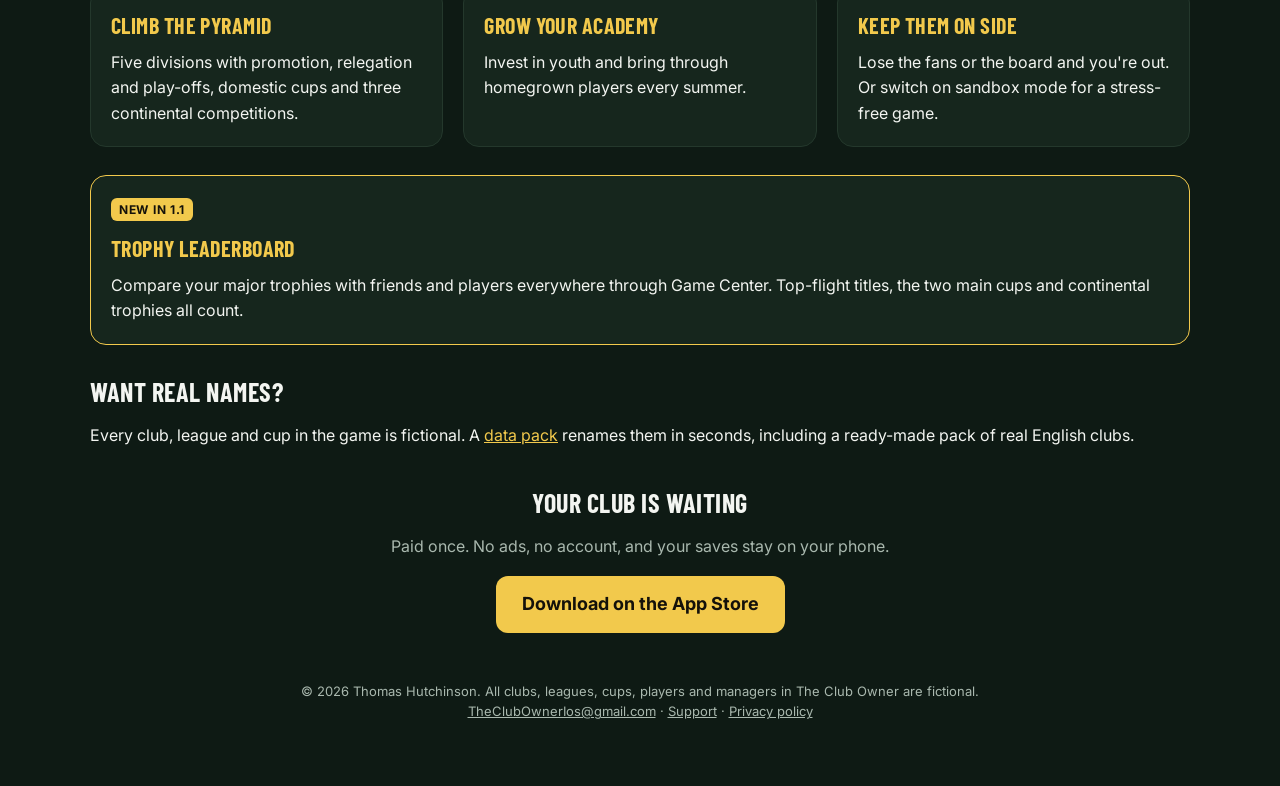
==== commit dab50790: "Data packs: all-nations 2026/27 and 2025/26 packs, National North and South, format 2 guide" ====
--- a/index.html
+++ b/index.html
@@ -4,7 +4,7 @@
 <meta charset="utf-8">
 <meta name="viewport" content="width=device-width,initial-scale=1">
 <title>The Club Owner – football club owner game for iPhone</title>
-<meta name="description" content="You don't pick the team. You run the club. Take over a struggling football club at the foot of a five-division pyramid and build it into champions. For iPhone.">
+<meta name="description" content="You don't pick the team. You run the club. Take over a struggling football club at the foot of a six-tier pyramid and build it into champions. For iPhone.">
 <meta property="og:type" content="website">
 <meta property="og:title" content="The Club Owner">
 <meta property="og:description" content="You don't pick the team. You run the club. A football club owner game for iPhone.">
@@ -24,7 +24,7 @@
   <div class="hero-text">
     <nav><a href="index.html">Home</a><a href="data-packs.html">Data packs</a><a href="presskit.html">Press</a><a href="support.html">Support</a><a href="privacy.html">Privacy</a></nav>
     <h1>You don't pick the team.<br>You run the club.</h1>
-    <p class="lead">Take over a struggling club at the foot of a five-division pyramid and build it into champions. The manager, the money, the ground and the fans: every big decision is yours.</p>
+    <p class="lead">Take over a struggling club at the foot of a six-tier pyramid and build it into champions. The manager, the money, the ground and the fans: every big decision is yours.</p>
     <p class="cta"><a class="btn btn-big" href="https://apps.apple.com/gb/app/the-club-owner/id6832031037">Download on the App Store</a></p>
     <p class="facts">iPhone · £1.99 · No ads · No account</p>
   </div>
@@ -35,7 +35,7 @@
     <img src="img/1_hub.webp" alt="Run the club: the hub with next match, fans, board and bank balance" width="660" height="1434" loading="lazy">
     <img src="img/2_matchday.webp" alt="Pick the manager: match day line-ups" width="660" height="1434" loading="lazy">
     <img src="img/3_stadium.webp" alt="Build your ground: upgrading the stands" width="660" height="1434" loading="lazy">
-    <img src="img/4_table.webp" alt="Climb five divisions: the league table" width="660" height="1434" loading="lazy">
+    <img src="img/4_table.webp" alt="Climb six tiers: the league table" width="660" height="1434" loading="lazy">
     <img src="img/5_finance.webp" alt="Balance the books: finances and season forecast" width="660" height="1434" loading="lazy">
     <img src="img/6_squad.webp" alt="Grow your academy: squad, manager and wage bill" width="660" height="1434" loading="lazy">
   </div>
